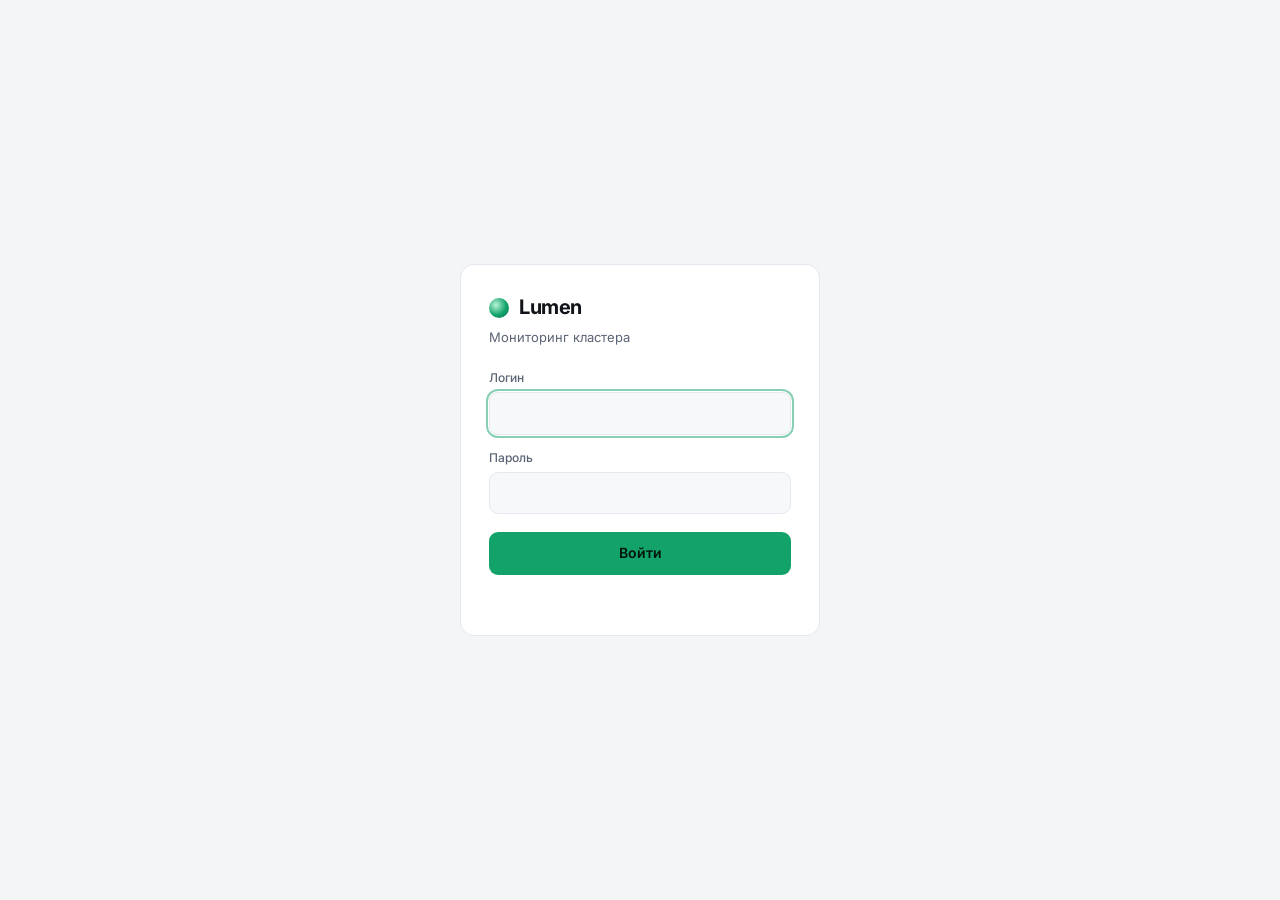
==== server/web/login.html @ 4039b505 "Login, HTTPS, guest graphs, alert history, settings, Telegram bot and more Server: - password login " ====
<!doctype html>
<html lang="ru">
<head>
<meta charset="utf-8">
<meta name="viewport" content="width=device-width, initial-scale=1">
<title>Lumen — вход</title>
<link rel="icon" href="data:image/svg+xml,<svg xmlns='http://www.w3.org/2000/svg' viewBox='0 0 32 32'><circle cx='16' cy='16' r='12' fill='%233ecf8e'/></svg>">
<link rel="stylesheet" href="https://fonts.googleapis.com/css2?family=Inter:wght@400;500;600;700&display=swap">
<style>
:root{--bg:#0b0d12;--surface:#151922;--surface2:#1c212c;--line:#2a3141;--text:#eef0f4;--muted:#a6aec0;--ok:#3ecf8e;--crit:#f2555a}
@media (prefers-color-scheme: light){:root{--bg:#f4f5f7;--surface:#fff;--surface2:#f7f8fa;--line:#e5e8ee;--text:#111418;--muted:#5b6475;--ok:#12a26a;--crit:#dc3545}}
*{box-sizing:border-box}
body{margin:0;min-height:100vh;display:grid;place-items:center;background:var(--bg);color:var(--text);font:14px/1.45 Inter,ui-sans-serif,system-ui,-apple-system,"Segoe UI",Roboto,sans-serif;padding:16px}
form{width:min(360px,100%);background:var(--surface);border:1px solid var(--line);border-radius:14px;padding:28px}
.logo{display:flex;align-items:center;gap:10px;font-weight:700;font-size:20px;letter-spacing:-.02em;margin-bottom:6px}
.logo i{width:20px;height:20px;border-radius:50%;background:radial-gradient(circle at 35% 35%,#b9f5d8,var(--ok) 55%,#0b7a4f)}
p{color:var(--muted);margin:0 0 22px;font-size:13px}
label{display:block;font-size:12px;color:var(--muted);font-weight:500;margin-bottom:6px}
input{width:100%;font:inherit;color:var(--text);background:var(--surface2);border:1px solid var(--line);border-radius:9px;padding:10px 12px;margin-bottom:14px}
input:focus{outline:2px solid color-mix(in srgb,var(--ok) 50%,transparent);outline-offset:1px}
button{width:100%;font:inherit;font-weight:600;color:#06120c;background:var(--ok);border:0;border-radius:9px;padding:11px;cursor:pointer;margin-top:4px}
button:disabled{opacity:.6}
.err{color:var(--crit);font-size:13px;min-height:20px;margin-top:12px}
</style>
</head>
<body>
<form id="f">
  <div class="logo"><i></i>Lumen</div>
  <p>Мониторинг кластера</p>
  <label for="u">Логин</label><input id="u" autocomplete="username" required autofocus>
  <label for="p">Пароль</label><input id="p" type="password" autocomplete="current-password" required>
  <button id="b">Войти</button>
  <div class="err" id="e"></div>
</form>
<script>
document.getElementById("f").onsubmit = async ev => {
  ev.preventDefault();
  const b = document.getElementById("b"), e = document.getElementById("e");
  b.disabled = true; e.textContent = "";
  try {
    const r = await fetch("/api/login", {method: "POST", headers: {"Content-Type": "application/json", "X-Lumen": "1"},
      body: JSON.stringify({user: document.getElementById("u").value, password: document.getElementById("p").value})});
    if (r.ok) { location.href = "/"; return; }
    e.textContent = (await r.json()).error || "Ошибка входа";
  } catch (x) { e.textContent = "Сервер недоступен"; }
  b.disabled = false;
};
</script>
</body>
</html>
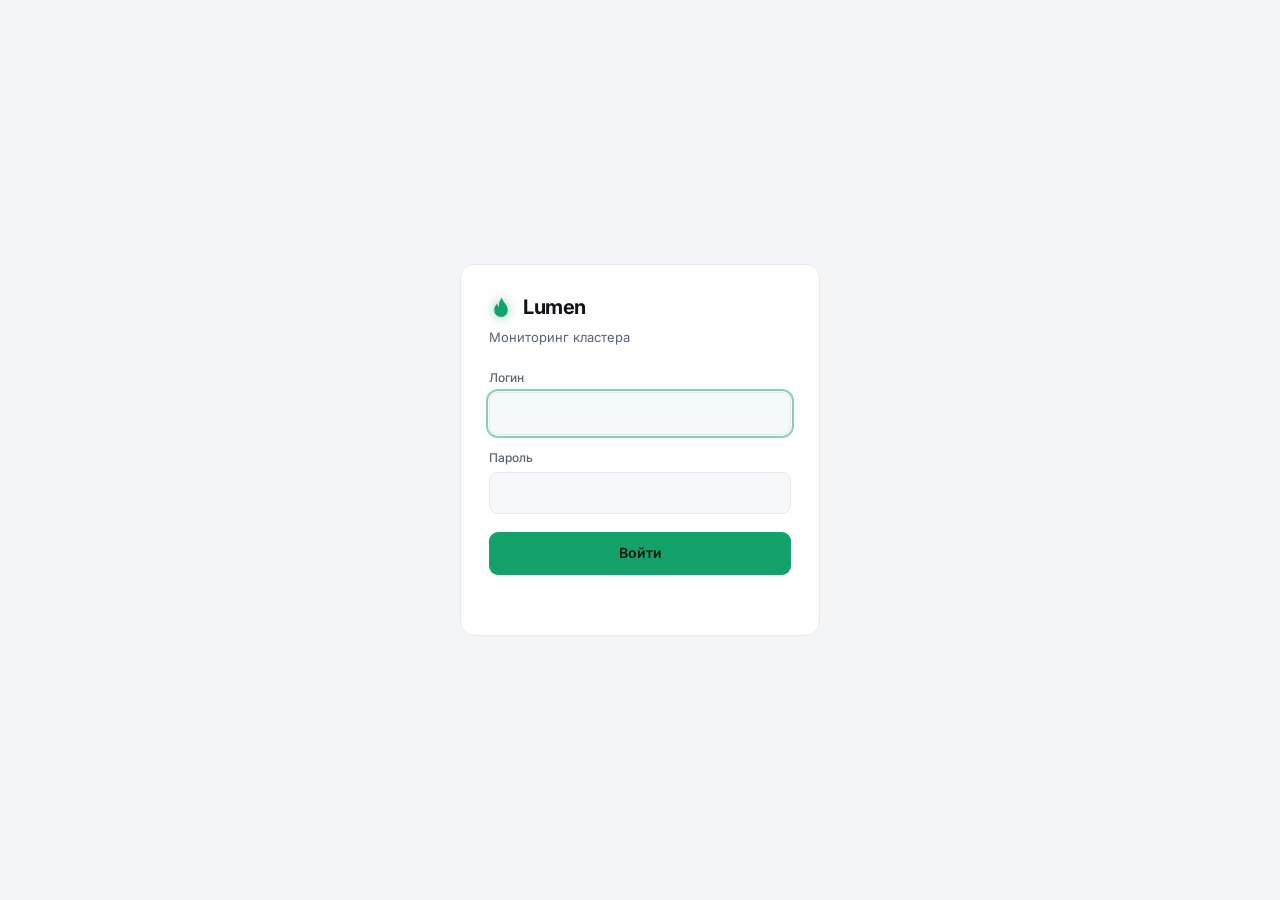
==== commit a89f7e99: "Новый главный экран; дубли входов; бэкапы без учёта выходных Главный статус и логотип-огонёк меняют " ====
--- a/server/web/login.html
+++ b/server/web/login.html
@@ -13,7 +13,7 @@
 body{margin:0;min-height:100vh;display:grid;place-items:center;background:var(--bg);color:var(--text);font:14px/1.45 Inter,ui-sans-serif,system-ui,-apple-system,"Segoe UI",Roboto,sans-serif;padding:16px}
 form{width:min(360px,100%);background:var(--surface);border:1px solid var(--line);border-radius:14px;padding:28px}
 .logo{display:flex;align-items:center;gap:10px;font-weight:700;font-size:20px;letter-spacing:-.02em;margin-bottom:6px}
-.logo i{width:20px;height:20px;border-radius:50%;background:radial-gradient(circle at 35% 35%,#b9f5d8,var(--ok) 55%,#0b7a4f)}
+.logo svg{width:24px;height:24px;color:var(--ok);filter:drop-shadow(0 0 6px color-mix(in srgb,var(--ok) 55%,transparent))}
 p{color:var(--muted);margin:0 0 22px;font-size:13px}
 label{display:block;font-size:12px;color:var(--muted);font-weight:500;margin-bottom:6px}
 input{width:100%;font:inherit;color:var(--text);background:var(--surface2);border:1px solid var(--line);border-radius:9px;padding:10px 12px;margin-bottom:14px}
@@ -25,7 +25,7 @@
 </head>
 <body>
 <form id="f">
-  <div class="logo"><i></i>Lumen</div>
+  <div class="logo"><svg viewBox="0 0 32 32" fill="currentColor" aria-hidden="true"><path d="M17 2c1 6 8 9 8 17a9 9 0 0 1-18 0c0-4 2-7 4-9 .3 2.300 1 3.700 2.300 4.500C13 10 14 6 17 2z"/></svg>Lumen</div>
   <p>Мониторинг кластера</p>
   <label for="u">Логин</label><input id="u" autocomplete="username" required autofocus>
   <label for="p">Пароль</label><input id="p" type="password" autocomplete="current-password" required>
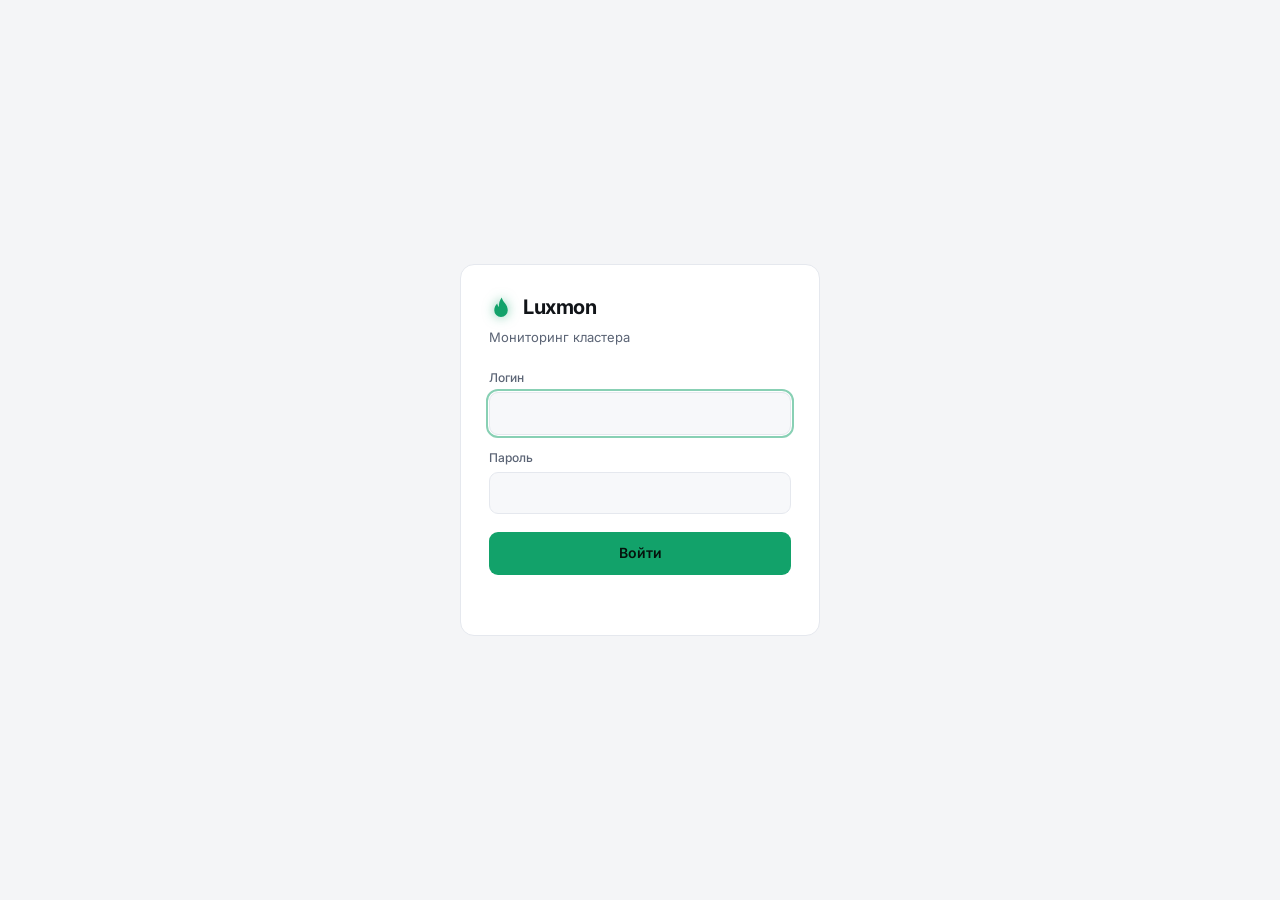
==== commit fd7993d6: "Ядро разделено на модули, добавлены тесты, проект теперь Luxmon Сервер из одного файла на 1869 строк" ====
--- a/server/web/login.html
+++ b/server/web/login.html
@@ -3,7 +3,7 @@
 <head>
 <meta charset="utf-8">
 <meta name="viewport" content="width=device-width, initial-scale=1">
-<title>Lumen — вход</title>
+<title>Omega Luxmon — вход</title>
 <link rel="icon" href="data:image/svg+xml,<svg xmlns='http://www.w3.org/2000/svg' viewBox='0 0 32 32'><circle cx='16' cy='16' r='12' fill='%233ecf8e'/></svg>">
 <link rel="stylesheet" href="https://fonts.googleapis.com/css2?family=Inter:wght@400;500;600;700&display=swap">
 <style>
@@ -25,7 +25,7 @@
 </head>
 <body>
 <form id="f">
-  <div class="logo"><svg viewBox="0 0 32 32" fill="currentColor" aria-hidden="true"><path d="M17 2c1 6 8 9 8 17a9 9 0 0 1-18 0c0-4 2-7 4-9 .3 2.300 1 3.700 2.300 4.500C13 10 14 6 17 2z"/></svg>Lumen</div>
+  <div class="logo"><svg viewBox="0 0 32 32" fill="currentColor" aria-hidden="true"><path d="M17 2c1 6 8 9 8 17a9 9 0 0 1-18 0c0-4 2-7 4-9 .3 2.300 1 3.700 2.300 4.500C13 10 14 6 17 2z"/></svg>Luxmon</div>
   <p>Мониторинг кластера</p>
   <label for="u">Логин</label><input id="u" autocomplete="username" required autofocus>
   <label for="p">Пароль</label><input id="p" type="password" autocomplete="current-password" required>
@@ -38,7 +38,7 @@
   const b = document.getElementById("b"), e = document.getElementById("e");
   b.disabled = true; e.textContent = "";
   try {
-    const r = await fetch("/api/login", {method: "POST", headers: {"Content-Type": "application/json", "X-Lumen": "1"},
+    const r = await fetch("/api/login", {method: "POST", headers: {"Content-Type": "application/json", "X-Luxmon": "1"},
       body: JSON.stringify({user: document.getElementById("u").value, password: document.getElementById("p").value})});
     if (r.ok) { location.href = "/"; return; }
     e.textContent = (await r.json()).error || "Ошибка входа";
